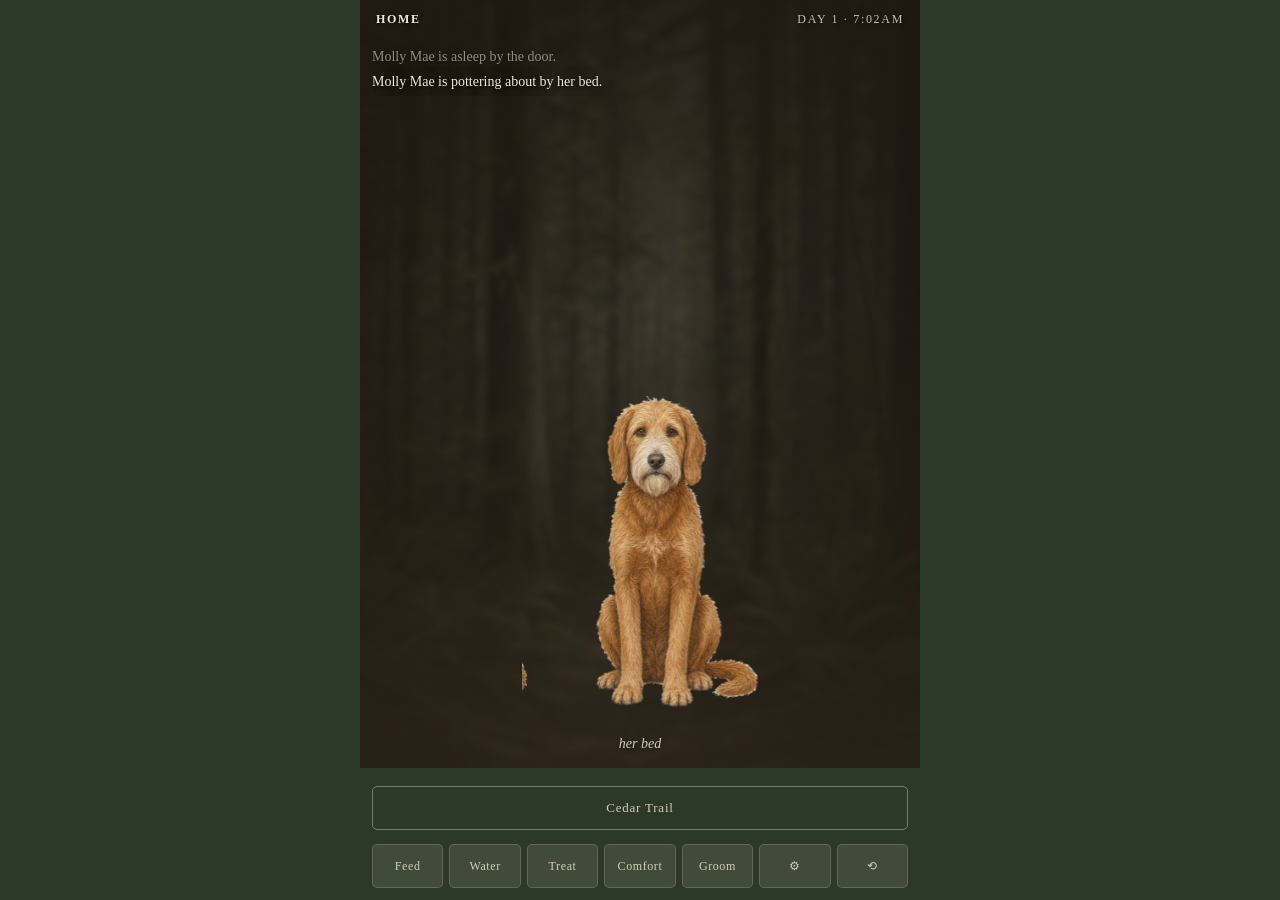
==== index.html @ 08dd3521 "animation" ====
<!doctype html>
<html lang="en">
<head>
<meta charset="utf-8">
<meta name="viewport" content="width=device-width, initial-scale=1, viewport-fit=cover">
<meta name="theme-color" content="#2C3927">
<title>Mighty Miss Molly Mae</title>
<link rel="stylesheet" href="css/tokens.css">
<link rel="stylesheet" href="css/app.css">
</head>
<body>

<main id="app">

  <!-- World view: the overwhelming majority of the viewport (§15).
       Staged as a trail corridor seen from behind her (§15A). -->
  <div id="scene">
    <div id="backdrop"></div>
    <!-- Atmosphere sits directly on the backdrop. It must come BEFORE the
         scenery and the dog, or it paints over the entire world. -->
    <div id="scene-shade"></div>
    <div id="ground-wrap"><div id="ground"></div><div id="ground-fade"></div></div>
    <div id="corridor"></div>
    <div id="dog" role="img" aria-label="Molly Mae"><img id="dog-img" alt=""></div>

    <header id="status">
      <div id="place-name"></div>
      <div id="clock"></div>
    </header>

    <div id="read">
      <div id="spot-name"></div>
      <div id="signals"></div>
    </div>

    <div id="log" aria-live="polite"></div>
  </div>

  <!-- Contextual action bar (§14) -->
  <div id="bar">
    <p id="context-line"></p>
    <div id="actions"></div>
    <div id="travel"></div>
  </div>

  <!-- Care actions (§12). Only meaningful at home. -->
  <div id="care">
    <button data-care="feed">Feed</button>
    <button data-care="water">Water</button>
    <button data-care="treat">Treat</button>
    <button data-care="comfort">Comfort</button>
    <button data-care="groom">Groom</button>
    <button id="toggle-debug" title="Dog inspector (d)">⚙</button>
    <button id="reset" title="Start over">⟲</button>
  </div>

</main>

<aside id="inspector" aria-label="Dog inspector"></aside>

<script type="module" src="js/app.js"></script>
</body>
</html>
---- css/tokens.css ----
/* Mighty Miss Molly Mae — design tokens
   Sampled from design/art-environment.png and design/art-character.png.
   Authoritative per PRD §16.1. Do not hand-tune; re-sample the PNGs. */

:root {
  /* Pacific Spirit Regional Park */
  --deep-forest-green: #2C3927;
  --fern-green:        #4B563A;
  --mossy-olive:       #6E6436;
  --cedar-brown:       #6D5338;
  --bark-gray:         #747165;
  --wet-earth:         #4E402F;
  --stone-gray:        #928A7E;
  --mist-light:        #D6CBBA;
  --sunlit-green:      #C4B487;

  /* Molly Mae */
  --molly-rust:        #7C4019;
  --molly-copper:      #925624;
  --molly-coat-mid:    #B47A44;
  --molly-coat-light:  #CCA477;
  --molly-cream:       #DAD0C2;
  --molly-warm-gray:   #9C8C7A;
  --molly-dark:        #4A3D32;

  /* ground */
  --paper:             #F0E9DF;
  --paper-warm:        #F1E8D7;

  /* semantic */
  --ink:               var(--deep-forest-green);
  --ink-soft:          var(--bark-gray);
  --rule:              #D8D0C0;
  --surface:           var(--paper);
}
---- css/app.css ----
/* Mighty Miss Molly Mae — app shell.
   Portrait-first, one-handed, 44px minimum targets (PRD §29).
   Palette comes entirely from css/tokens.css (§16.1). */

* { box-sizing: border-box; }

html, body {
  margin: 0; height: 100%; overflow: hidden;
  background: var(--deep-forest-green);
  color: var(--paper);
  font: 16px/1.5 ui-serif, Georgia, "Iowan Old Style", serif;
  -webkit-font-smoothing: antialiased;
  -webkit-tap-highlight-color: transparent;
}

#app {
  display: flex; flex-direction: column;
  height: 100%; max-width: 560px; margin: 0 auto;
  padding-bottom: env(safe-area-inset-bottom);
}

/* ------------------------------------------------------------ world view */

#scene {
  position: relative; flex: 1 1 auto; min-height: 0;
  background-size: cover; background-position: center;
  overflow: hidden;
}
#scene-shade {
  position: absolute; inset: 0;
  background: linear-gradient(rgba(20,26,16,.62), rgba(20,26,16,.22) 18%, transparent 34%);
  pointer-events: none;
}

/* The status line and log sit over the world. A pseudo-element scrim does not
   work here -- it lands inside the text's own stacking context and never
   reaches behind it. A gradient on the shade above, plus a heavier shadow on
   the glyphs themselves, keeps them readable over bright bark. */
#status, #log { position: absolute; z-index: 60; }
#status { text-shadow: 0 1px 3px rgba(10,14,8,.95), 0 0 12px rgba(10,14,8,.7); }
#log p { text-shadow: 0 1px 3px rgba(10,14,8,.95), 0 0 14px rgba(10,14,8,.8); }

/* Home, until it has its own art: dim, warm, and pulled back from the trees.
   The corridor and the moving ground are for trails -- indoors they are hidden,
   or she appears to be walking down a forest path inside the house. */
#scene.is-indoors #corridor,
#scene.is-indoors #ground-wrap { display: none; }
#scene.is-indoors #backdrop { filter: blur(3px) brightness(.55) saturate(.7); }
#scene.is-indoors #scene-shade {
  background:
    linear-gradient(rgba(30,24,16,.72), rgba(30,24,16,.55) 40%, rgba(44,36,24,.8)),
    radial-gradient(ellipse at 50% 55%, transparent 20%, rgba(20,16,10,.75) 85%);
}

#status {
  position: absolute; top: 0; left: 0; right: 0;
  display: flex; justify-content: space-between; align-items: baseline;
  padding: calc(10px + env(safe-area-inset-top)) 16px 10px;
  font-size: 12px; letter-spacing: .14em; text-transform: uppercase;
  text-shadow: 0 1px 4px rgba(0,0,0,.65);
}
#place-name { font-weight: 600; }
#clock { opacity: .8; }

/* Molly Mae. Body carries posture; the face carries the expressed state. */
/* Placed in pixels by the corridor's projection (see placeDog), so it can
   never disagree with the scenery about where the ground is. */
#dog { position: absolute; will-change: top, left, width; }
  #backdrop {
    position:absolute; inset:-6% -18%;
    background-size:cover;
    will-change:transform;
    /* Pushed back so it reads as distance rather than competing with the
       scenery in front of it. It is the canopy and the haze, not the scene. */
    /* Only the upper part of this plate is used now -- the canopy and the
       distant trunks. Its painted ground sits below the frame, replaced by the
       real ground plane. */
    background-position: center 8%;
    filter: blur(2.2px) brightness(1.08) saturate(.74) contrast(.94);
  }
  /* Scenery lives here, each item absolutely placed by the projection. */
  /*
   * The ground: a real 3D plane laid flat under the camera.
   *
   * This has to be its own element rather than part of the backdrop. When the
   * trail was painted into the backdrop, pushing the backdrop back optically --
   * which is what makes it read as distance -- blurred the ground she walks on
   * along with it. Separating them also means the ground can actually move,
   * which is most of what "travelling down a trail" means.
   *
   * The texture tiles vertically (tools/seamless.py), so scrolling
   * background-position-y is genuine forward travel with nothing to reset.
   */
  #ground-wrap {
    position:absolute; left:-70%; right:-70%; bottom:0;
    height:44%;                      /* top edge sits on the horizon */
    perspective:420px; perspective-origin:50% 0%;
    overflow:hidden;
  }
  /*
   * The plane is anchored at its TOP edge -- the horizon -- and tipped toward
   * the viewer. Two things have to hold or it collapses:
   *   - transform-origin at 50% 0%, so it hinges at the horizon
   *   - its depth must stay inside the perspective distance, or most of the
   *     plane ends up behind the camera and it foreshortens to a sliver
   */
  #ground {
    position:absolute; inset:0 0 auto 0; height:380px;
    transform-origin:50% 0%;
    transform:rotateX(72deg);
    background-image:url("../assets/scene/ground-trail.png");
    background-repeat:repeat;
    background-size:38% auto;
    will-change:background-position;
    /* Lifted to sit under the same canopy light as the backdrop -- the raw
       texture reads as a different, darker scene. */
    filter:brightness(1.5) saturate(.85) contrast(.92);
  }
  /* Fade the plane into the distance so it meets the backdrop rather than
     ending at a hard line. */
  /* Blend the far end of the plane into the backdrop. No fully opaque stop --
     that draws a hard bar across the frame instead of a horizon. */
  #ground-fade {
    position:absolute; inset:0; pointer-events:none;
    background:linear-gradient(to bottom,
      rgba(150,155,132,.98) 0%, rgba(140,146,124,.9) 5%, rgba(120,128,105,.62) 14%,
      rgba(100,110,88,.3) 28%, transparent 52%);
  }

  #corridor { position:absolute; inset:0; }
  .scatter { position:absolute; display:block; will-change:transform,width,top,left; }
  #dog img { width:100%; display:block; }

#read {
  position: absolute; left: 0; right: 0; bottom: 8px;
  padding: 0 16px; text-align: center;
  text-shadow: 0 1px 5px rgba(0,0,0,.7);
}
#spot-name { font-size: 14px; opacity: .85; font-style: italic; }
#signals { display: flex; flex-wrap: wrap; justify-content: center; gap: 6px; margin-top: 6px; }
#signals span {
  font-size: 11px; letter-spacing: .07em; text-transform: uppercase;
  background: rgba(240,233,223,.16); border: 1px solid rgba(240,233,223,.3);
  border-radius: 999px; padding: 3px 9px;
}

#log {
  position: absolute; left: 12px; right: 12px; top: 46px;
  max-height: 34%; overflow: hidden;
  font-size: 14px; text-shadow: 0 1px 5px rgba(0,0,0,.75);
}
#log p { margin: 0 0 4px; opacity: .55; }
#log p:last-child { opacity: 1; }
#log .tone-discovery { color: var(--sunlit-green); font-weight: 600; }
#log .tone-alarm     { color: #E8B98A; }
#log .tone-good      { color: var(--sunlit-green); }
#log .tone-player    { opacity: .7; font-style: italic; }

/* ------------------------------------------------------------ action bar */

#bar { background: var(--deep-forest-green); padding: 10px 12px 6px; flex: 0 0 auto; }

#context-line {
  margin: 0 0 8px; min-height: 0; height: 0; overflow: hidden;
  font-size: 14px; text-align: center; color: var(--mist-light);
  transition: height .2s ease;
}
#context-line.visible { height: auto; min-height: 20px; }

#actions { display: flex; gap: 8px; }
#actions.empty { display: none; }

.action {
  flex: 1; min-height: 52px; padding: 8px 6px;
  font: inherit; font-size: 15px;
  background: var(--paper); color: var(--deep-forest-green);
  border: none; border-radius: 5px; cursor: pointer;
  box-shadow: 0 2px 0 rgba(0,0,0,.25);
}
.action:active { transform: translateY(2px); box-shadow: none; }

#travel { display: flex; gap: 8px; margin-top: 8px; }
.travel-btn {
  flex: 1; min-height: 44px;
  font: inherit; font-size: 13px; letter-spacing: .06em;
  background: transparent; color: var(--mist-light);
  border: 1px solid rgba(214,203,186,.45); border-radius: 5px; cursor: pointer;
}
.travel-btn:active { background: rgba(214,203,186,.15); }

/* ---------------------------------------------------------------- care */

#care {
  display: flex; gap: 6px; padding: 8px 12px 12px;
  background: var(--deep-forest-green); flex: 0 0 auto;
}
#care button {
  flex: 1; min-height: 44px; padding: 6px 2px;
  font: inherit; font-size: 12px; letter-spacing: .05em;
  background: rgba(240,233,223,.10); color: var(--mist-light);
  border: 1px solid rgba(214,203,186,.22); border-radius: 5px; cursor: pointer;
}
#care button:active { background: rgba(240,233,223,.22); }
#toggle-debug, #reset { flex: 0 0 44px; font-size: 15px; }

/* ----------------------------------------------------------- inspector */

#inspector { display: none; }
body.debug #inspector {
  display: block;
  position: fixed; top: 0; right: 0; bottom: 0; width: min(400px, 92vw);
  overflow-y: auto; z-index: 20;
  background: #14180F; color: #D6CBBA;
  border-left: 1px solid var(--fern-green);
  padding: 14px 16px calc(20px + env(safe-area-inset-bottom));
  font: 12px/1.45 ui-monospace, SFMono-Regular, Menlo, monospace;
}
#inspector h3 { margin: 0 0 12px; font-size: 13px; letter-spacing: .1em; text-transform: uppercase; }
#inspector .hint { float: right; opacity: .5; font-weight: 400; text-transform: none; letter-spacing: 0; }
#inspector h4 {
  margin: 14px 0 6px; font-size: 10px; letter-spacing: .16em; text-transform: uppercase;
  color: var(--sunlit-green); border-bottom: 1px solid rgba(196,180,135,.2); padding-bottom: 3px;
}
#inspector .row { display: flex; justify-content: space-between; gap: 8px; padding: 1px 0; }
#inspector .row span { opacity: .65; }
#inspector .note { opacity: .6; margin: 5px 0; font-size: 11px; line-height: 1.4; }

.bar-row { display: grid; grid-template-columns: 84px 1fr 42px; gap: 6px; align-items: center; padding: 1px 0; }
.bar-row span { opacity: .65; overflow: hidden; text-overflow: ellipsis; }
.bar-row b { text-align: right; font-weight: 400; }
.bar { height: 6px; background: rgba(214,203,186,.14); border-radius: 3px; overflow: hidden; }
.bar i { display: block; height: 100%; background: var(--sunlit-green); }
.bar i.neg { background: #C97B5A; }

table.trace { width: 100%; border-collapse: collapse; font-size: 10px; }
table.trace th { text-align: left; opacity: .5; font-weight: 400; padding: 2px 3px; }
table.trace td { padding: 2px 3px; border-top: 1px solid rgba(214,203,186,.08); }
table.trace td.num { text-align: right; opacity: .75; }
table.trace tr.shortlisted td { color: var(--mist-light); }
table.trace tr.chosen td { color: var(--sunlit-green); font-weight: 600; }

/* ------------------------------------------------------- accessibility */

@media (prefers-reduced-motion: reduce) {
  * { transition: none !important; }
  /* The rig keeps breathing -- it is slow, and stillness would read as a bug --
     but app.js damps the motion amplitude. See Rig.update. */
}
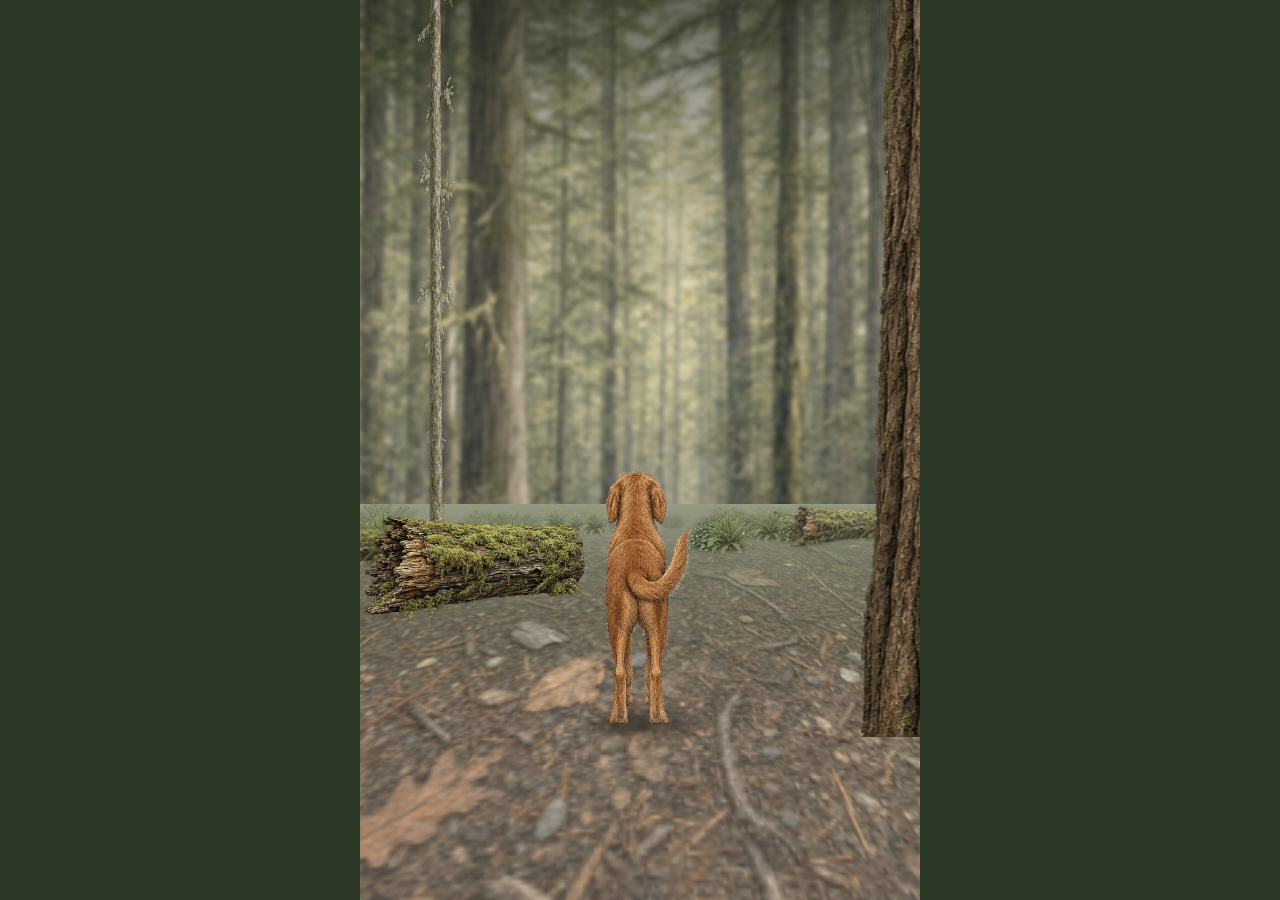
==== commit 0e8ea187: "started game" ====
--- a/index.html
+++ b/index.html
@@ -14,44 +14,25 @@
 
   <!-- World view: the overwhelming majority of the viewport (§15).
        Staged as a trail corridor seen from behind her (§15A). -->
-  <div id="scene">
+  <div id="scene" tabindex="0">
     <div id="backdrop"></div>
     <!-- Atmosphere sits directly on the backdrop. It must come BEFORE the
          scenery and the dog, or it paints over the entire world. -->
     <div id="scene-shade"></div>
     <div id="ground-wrap"><div id="ground"></div><div id="ground-fade"></div></div>
     <div id="corridor"></div>
-    <div id="dog" role="img" aria-label="Molly Mae"><img id="dog-img" alt=""></div>
+    <div id="shadow"></div>
+    <div id="dog" role="img" aria-label="Molly Mae"></div>
 
-    <header id="status">
-      <div id="place-name"></div>
-      <div id="clock"></div>
-    </header>
-
-    <div id="read">
-      <div id="spot-name"></div>
-      <div id="signals"></div>
-    </div>
-
-    <div id="log" aria-live="polite"></div>
+    <!-- Gesture feedback: a mark where you touched, never a word. -->
+    <div id="gesture-ink"></div>
   </div>
 
-  <!-- Contextual action bar (§14) -->
-  <div id="bar">
-    <p id="context-line"></p>
-    <div id="actions"></div>
-    <div id="travel"></div>
-  </div>
-
-  <!-- Care actions (§12). Only meaningful at home. -->
-  <div id="care">
-    <button data-care="feed">Feed</button>
-    <button data-care="water">Water</button>
-    <button data-care="treat">Treat</button>
-    <button data-care="comfort">Comfort</button>
-    <button data-care="groom">Groom</button>
+  <!-- Development only: the dog inspector (§37) and a reset that forgets her.
+       Neither belongs in the shipped game; ?dev=1 or the `d` key shows them. -->
+  <div id="corner" hidden>
     <button id="toggle-debug" title="Dog inspector (d)">⚙</button>
-    <button id="reset" title="Start over">⟲</button>
+    <button id="reset" title="Forget her and start over">⟲</button>
   </div>
 
 </main>
--- a/css/app.css
+++ b/css/app.css
@@ -13,16 +13,13 @@
   -webkit-tap-highlight-color: transparent;
 }
 
-#app {
-  display: flex; flex-direction: column;
-  height: 100%; max-width: 560px; margin: 0 auto;
-  padding-bottom: env(safe-area-inset-bottom);
-}
+/* The world is the whole screen now -- nothing takes a slice of it. */
+#app { position: relative; height: 100%; max-width: 560px; margin: 0 auto; }
 
 /* ------------------------------------------------------------ world view */
 
 #scene {
-  position: relative; flex: 1 1 auto; min-height: 0;
+  position: absolute; inset: 0;
   background-size: cover; background-position: center;
   overflow: hidden;
 }
@@ -37,147 +34,97 @@
    reaches behind it. A gradient on the shade above, plus a heavier shadow on
    the glyphs themselves, keeps them readable over bright bark. */
 #status, #log { position: absolute; z-index: 60; }
-#status { text-shadow: 0 1px 3px rgba(10,14,8,.95), 0 0 12px rgba(10,14,8,.7); }
-#log p { text-shadow: 0 1px 3px rgba(10,14,8,.95), 0 0 14px rgba(10,14,8,.8); }
+/* --------------------------------------------------------- scene layers */
 
-/* Home, until it has its own art: dim, warm, and pulled back from the trees.
-   The corridor and the moving ground are for trails -- indoors they are hidden,
-   or she appears to be walking down a forest path inside the house. */
-#scene.is-indoors #corridor,
-#scene.is-indoors #ground-wrap { display: none; }
-#scene.is-indoors #backdrop { filter: blur(3px) brightness(.55) saturate(.7); }
-#scene.is-indoors #scene-shade {
-  background:
-    linear-gradient(rgba(30,24,16,.72), rgba(30,24,16,.55) 40%, rgba(44,36,24,.8)),
-    radial-gradient(ellipse at 50% 55%, transparent 20%, rgba(20,16,10,.75) 85%);
+/* The distant canopy. Static: walking a few metres does not change it. */
+#backdrop {
+  position: absolute; inset: -6% -18%;
+  background-size: cover; background-position: center 8%;
+  will-change: transform;
+  filter: blur(2.2px) brightness(1.08) saturate(.74) contrast(.94);
 }
 
-#status {
-  position: absolute; top: 0; left: 0; right: 0;
-  display: flex; justify-content: space-between; align-items: baseline;
-  padding: calc(10px + env(safe-area-inset-top)) 16px 10px;
-  font-size: 12px; letter-spacing: .14em; text-transform: uppercase;
-  text-shadow: 0 1px 4px rgba(0,0,0,.65);
+/* The ground is a real 3D plane hinged at the horizon. It must be its own
+   element: when the trail was painted into the backdrop, pushing the backdrop
+   back optically -- which is what makes it read as distance -- blurred the
+   ground she walks on along with it. */
+#ground-wrap {
+  position: absolute; left: -70%; right: -70%; bottom: 0;
+  height: 44%;
+  perspective: 420px; perspective-origin: 50% 0%;
+  overflow: hidden;
 }
-#place-name { font-weight: 600; }
-#clock { opacity: .8; }
-
-/* Molly Mae. Body carries posture; the face carries the expressed state. */
-/* Placed in pixels by the corridor's projection (see placeDog), so it can
-   never disagree with the scenery about where the ground is. */
-#dog { position: absolute; will-change: top, left, width; }
-  #backdrop {
-    position:absolute; inset:-6% -18%;
-    background-size:cover;
-    will-change:transform;
-    /* Pushed back so it reads as distance rather than competing with the
-       scenery in front of it. It is the canopy and the haze, not the scene. */
-    /* Only the upper part of this plate is used now -- the canopy and the
-       distant trunks. Its painted ground sits below the frame, replaced by the
-       real ground plane. */
-    background-position: center 8%;
-    filter: blur(2.2px) brightness(1.08) saturate(.74) contrast(.94);
-  }
-  /* Scenery lives here, each item absolutely placed by the projection. */
-  /*
-   * The ground: a real 3D plane laid flat under the camera.
-   *
-   * This has to be its own element rather than part of the backdrop. When the
-   * trail was painted into the backdrop, pushing the backdrop back optically --
-   * which is what makes it read as distance -- blurred the ground she walks on
-   * along with it. Separating them also means the ground can actually move,
-   * which is most of what "travelling down a trail" means.
-   *
-   * The texture tiles vertically (tools/seamless.py), so scrolling
-   * background-position-y is genuine forward travel with nothing to reset.
-   */
-  #ground-wrap {
-    position:absolute; left:-70%; right:-70%; bottom:0;
-    height:44%;                      /* top edge sits on the horizon */
-    perspective:420px; perspective-origin:50% 0%;
-    overflow:hidden;
-  }
-  /*
-   * The plane is anchored at its TOP edge -- the horizon -- and tipped toward
-   * the viewer. Two things have to hold or it collapses:
-   *   - transform-origin at 50% 0%, so it hinges at the horizon
-   *   - its depth must stay inside the perspective distance, or most of the
-   *     plane ends up behind the camera and it foreshortens to a sliver
-   */
-  #ground {
-    position:absolute; inset:0 0 auto 0; height:380px;
-    transform-origin:50% 0%;
-    transform:rotateX(72deg);
-    background-image:url("../assets/scene/ground-trail.png");
-    background-repeat:repeat;
-    background-size:38% auto;
-    will-change:background-position;
-    /* Lifted to sit under the same canopy light as the backdrop -- the raw
-       texture reads as a different, darker scene. */
-    filter:brightness(1.5) saturate(.85) contrast(.92);
-  }
-  /* Fade the plane into the distance so it meets the backdrop rather than
-     ending at a hard line. */
-  /* Blend the far end of the plane into the backdrop. No fully opaque stop --
-     that draws a hard bar across the frame instead of a horizon. */
-  #ground-fade {
-    position:absolute; inset:0; pointer-events:none;
-    background:linear-gradient(to bottom,
-      rgba(150,155,132,.98) 0%, rgba(140,146,124,.9) 5%, rgba(120,128,105,.62) 14%,
-      rgba(100,110,88,.3) 28%, transparent 52%);
-  }
-
-  #corridor { position:absolute; inset:0; }
-  .scatter { position:absolute; display:block; will-change:transform,width,top,left; }
-  #dog img { width:100%; display:block; }
-
-#read {
-  position: absolute; left: 0; right: 0; bottom: 8px;
-  padding: 0 16px; text-align: center;
-  text-shadow: 0 1px 5px rgba(0,0,0,.7);
+#ground {
+  position: absolute; inset: 0 0 auto 0; height: 380px;
+  transform-origin: 50% 0%;
+  transform: rotateX(72deg);
+  background-image: url("../assets/scene/ground-trail.png");
+  background-repeat: repeat;
+  background-size: 38% auto;
+  will-change: background-position;
+  filter: brightness(1.5) saturate(.85) contrast(.92);
 }
-#spot-name { font-size: 14px; opacity: .85; font-style: italic; }
-#signals { display: flex; flex-wrap: wrap; justify-content: center; gap: 6px; margin-top: 6px; }
-#signals span {
-  font-size: 11px; letter-spacing: .07em; text-transform: uppercase;
-  background: rgba(240,233,223,.16); border: 1px solid rgba(240,233,223,.3);
-  border-radius: 999px; padding: 3px 9px;
+#ground-fade {
+  position: absolute; inset: 0; pointer-events: none;
+  background: linear-gradient(to bottom,
+    rgba(150,155,132,.98) 0%, rgba(140,146,124,.9) 5%, rgba(120,128,105,.62) 14%,
+    rgba(100,110,88,.3) 28%, transparent 52%);
 }
 
-#log {
-  position: absolute; left: 12px; right: 12px; top: 46px;
-  max-height: 34%; overflow: hidden;
-  font-size: 14px; text-shadow: 0 1px 5px rgba(0,0,0,.75);
+/* Scenery lives here, each item placed by the corridor's projection. */
+#corridor { position: absolute; inset: 0; }
+.scatter { position: absolute; display: block; will-change: transform, width, top, left; }
+
+#dog { position: absolute; will-change: top, left, width; }
+#dog img { position: absolute; inset: 0; width: 100%; height: 100%; display: block; }
+
+/* The shadow belongs to the trail, not to her sprite: parented to the dog it
+   depends on the canvas padding and the current frame's footing, and drifts
+   off her feet. */
+#shadow {
+  position: absolute; transform: translate(-50%, -50%); pointer-events: none;
+  background: radial-gradient(ellipse at center, rgba(20,16,10,.55) 0%,
+                              rgba(20,16,10,.24) 48%, transparent 72%);
+  filter: blur(2px);
 }
-#log p { margin: 0 0 4px; opacity: .55; }
-#log p:last-child { opacity: 1; }
-#log .tone-discovery { color: var(--sunlit-green); font-weight: 600; }
-#log .tone-alarm     { color: #E8B98A; }
-#log .tone-good      { color: var(--sunlit-green); }
-#log .tone-player    { opacity: .7; font-style: italic; }
+
+/* Gesture feedback: a mark where you touched, and nothing else. */
+#gesture-ink { position:absolute; inset:0; pointer-events:none; z-index:70; }
+.ink {
+  position:absolute; width:0; height:0;
+  border:2px solid rgba(240,233,223,.9); border-radius:50%;
+  transform:translate(-50%,-50%);
+  animation:ink-out .65s ease-out forwards;
+}
+.ink-recall { border-color:rgba(214,203,186,.95); }
+.ink-sendon { border-color:rgba(196,180,135,.95); }
+.ink-hold   { border-color:rgba(240,233,223,.75); animation-duration:.9s; }
+@keyframes ink-out {
+  0%   { width:8px;  height:8px;  opacity:.95; }
+  100% { width:96px; height:96px; opacity:0; }
+}
 
 /* ------------------------------------------------------------ action bar */
 
-#bar { background: var(--deep-forest-green); padding: 10px 12px 6px; flex: 0 0 auto; }
-
-#context-line {
-  margin: 0 0 8px; min-height: 0; height: 0; overflow: hidden;
-  font-size: 14px; text-align: center; color: var(--mist-light);
-  transition: height .2s ease;
+/* The bar floats over the scene rather than taking a slice of it, and it
+   disappears entirely when there is nothing to decide. */
+#bar {
+  position: absolute; left: 0; right: 0; bottom: calc(14px + env(safe-area-inset-bottom));
+  padding: 0 14px; z-index: 65; pointer-events: none;
 }
-#context-line.visible { height: auto; min-height: 20px; }
-
-#actions { display: flex; gap: 8px; }
+#actions { display: flex; gap: 8px; justify-content: center; }
 #actions.empty { display: none; }
 
 .action {
-  flex: 1; min-height: 52px; padding: 8px 6px;
-  font: inherit; font-size: 15px;
-  background: var(--paper); color: var(--deep-forest-green);
-  border: none; border-radius: 5px; cursor: pointer;
-  box-shadow: 0 2px 0 rgba(0,0,0,.25);
+  pointer-events: auto;
+  min-height: 46px; padding: 10px 16px;
+  font: inherit; font-size: 14px; letter-spacing: .02em;
+  background: rgba(240,233,223,.92); color: var(--deep-forest-green);
+  border: none; border-radius: 24px; cursor: pointer;
+  box-shadow: 0 3px 10px rgba(0,0,0,.35);
+  backdrop-filter: blur(3px);
 }
-.action:active { transform: translateY(2px); box-shadow: none; }
+.action:active { transform: translateY(1px); }
 
 #travel { display: flex; gap: 8px; margin-top: 8px; }
 .travel-btn {
@@ -188,20 +135,19 @@
 }
 .travel-btn:active { background: rgba(214,203,186,.15); }
 
-/* ---------------------------------------------------------------- care */
-
-#care {
-  display: flex; gap: 6px; padding: 8px 12px 12px;
-  background: var(--deep-forest-green); flex: 0 0 auto;
+/* Dev controls only, tucked out of the way. */
+#corner {
+  position: absolute; right: 8px; top: calc(8px + env(safe-area-inset-top));
+  display: flex; gap: 6px; z-index: 66;
 }
-#care button {
-  flex: 1; min-height: 44px; padding: 6px 2px;
-  font: inherit; font-size: 12px; letter-spacing: .05em;
-  background: rgba(240,233,223,.10); color: var(--mist-light);
-  border: 1px solid rgba(214,203,186,.22); border-radius: 5px; cursor: pointer;
+/* An id selector setting `display` beats the browser's `[hidden]` rule, so the
+   attribute silently does nothing without this. */
+#corner[hidden] { display: none; }
+#corner button {
+  width: 34px; height: 34px; font-size: 14px;
+  background: rgba(20,26,16,.35); color: rgba(240,233,223,.6);
+  border: 1px solid rgba(240,233,223,.18); border-radius: 50%; cursor: pointer;
 }
-#care button:active { background: rgba(240,233,223,.22); }
-#toggle-debug, #reset { flex: 0 0 44px; font-size: 15px; }
 
 /* ----------------------------------------------------------- inspector */
 
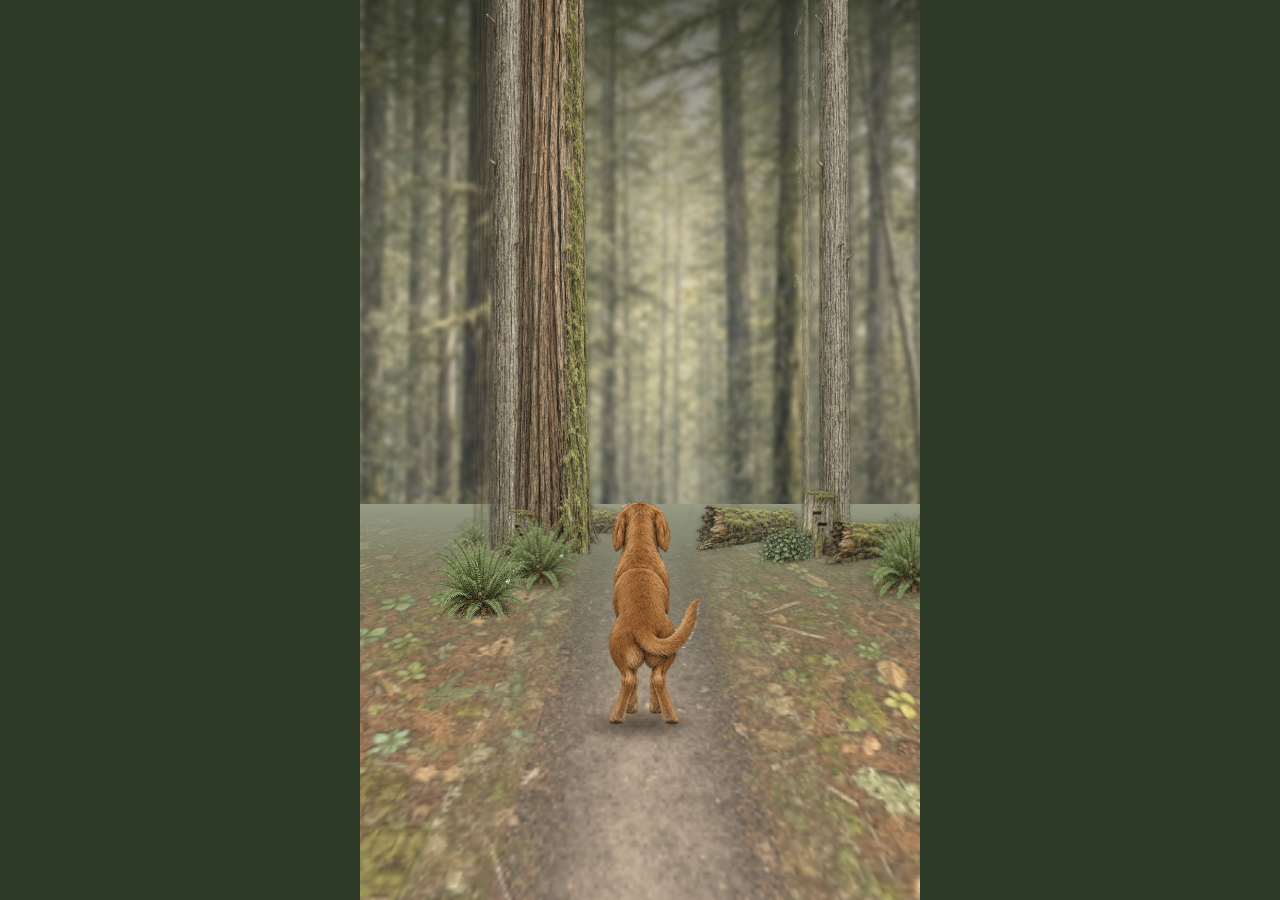
==== commit d19de029: "simplify to straight forest run" ====
--- a/index.html
+++ b/index.html
@@ -7,6 +7,7 @@
 <title>Mighty Miss Molly Mae</title>
 <link rel="stylesheet" href="css/tokens.css">
 <link rel="stylesheet" href="css/app.css">
+  <link rel="icon" href="data:image/svg+xml,%3Csvg xmlns=%27http://www.w3.org/2000/svg%27 viewBox=%270 0 32 32%27%3E%3Ctext y=%2726%27 font-size=%2726%27%3E%F0%9F%90%95%3C/text%3E%3C/svg%3E">
 </head>
 <body>
 
--- a/css/app.css
+++ b/css/app.css
@@ -58,9 +58,12 @@
   position: absolute; inset: 0 0 auto 0; height: 380px;
   transform-origin: 50% 0%;
   transform: rotateX(72deg);
-  background-image: url("../assets/scene/ground-trail.png");
-  background-repeat: repeat;
-  background-size: 38% auto;
+  /*
+   * No background here on purpose. app.js sets the ground layers per place --
+   * a forest-floor surface plus, where the place has one, a worn path over it.
+   * A default here is a file reference that silently rots the next time the
+   * texture set changes, which is exactly what happened.
+   */
   will-change: background-position;
   filter: brightness(1.5) saturate(.85) contrast(.92);
 }
@@ -73,7 +76,10 @@
 
 /* Scenery lives here, each item placed by the corridor's projection. */
 #corridor { position: absolute; inset: 0; }
-.scatter { position: absolute; display: block; will-change: transform, width, top, left; }
+/* Scatter sprites are positioned in pixels every frame by the corridor. They
+   start hidden (see corridor.js) so an undecoded image never paints at its
+   natural size before it is placed. */
+.scatter { position: absolute; will-change: transform, width, top, left; }
 
 #dog { position: absolute; will-change: top, left, width; }
 #dog img { position: absolute; inset: 0; width: 100%; height: 100%; display: block; }
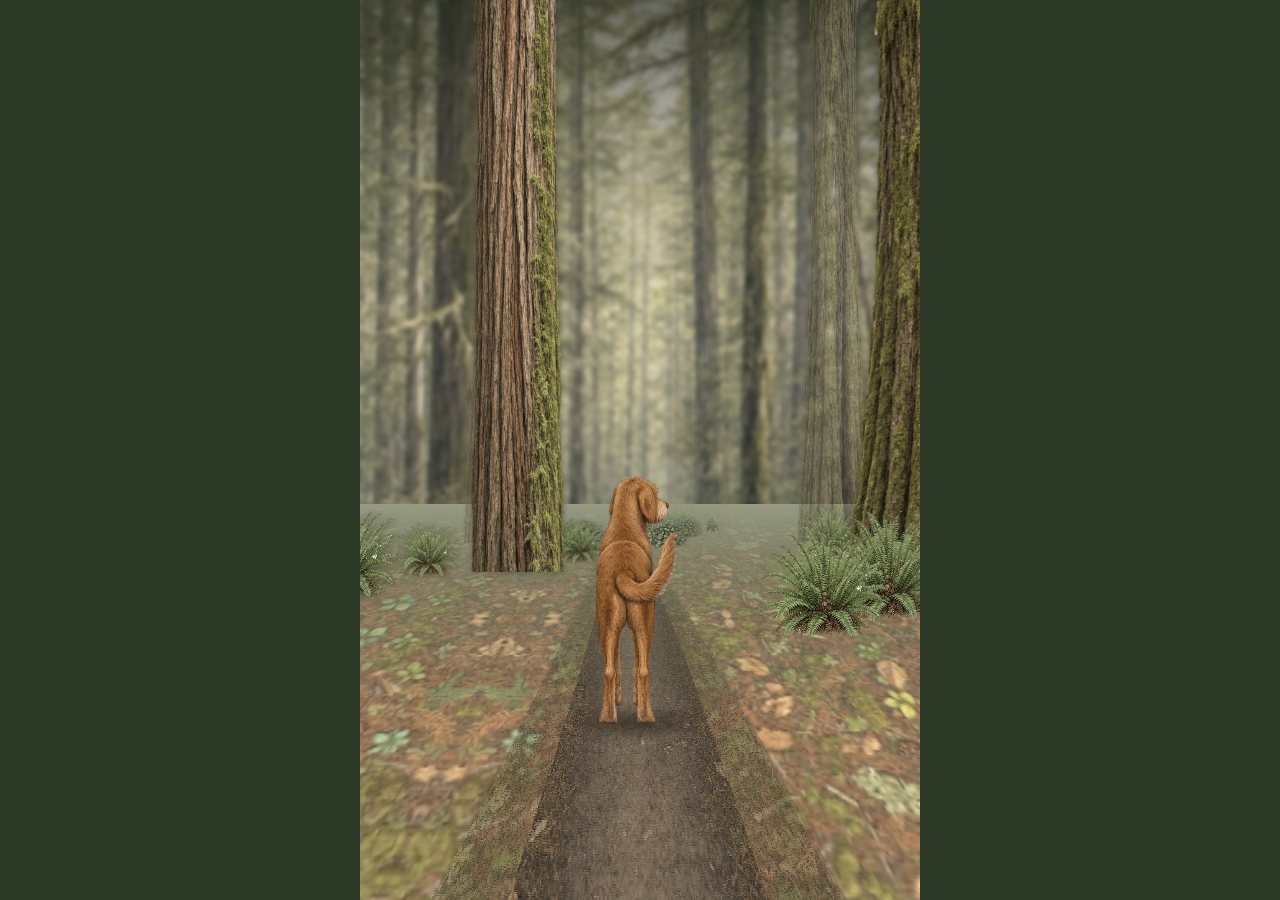
==== commit 461e8b28: "added curves/turns" ====
--- a/index.html
+++ b/index.html
@@ -20,7 +20,7 @@
     <!-- Atmosphere sits directly on the backdrop. It must come BEFORE the
          scenery and the dog, or it paints over the entire world. -->
     <div id="scene-shade"></div>
-    <div id="ground-wrap"><div id="ground"></div><div id="ground-fade"></div></div>
+    <div id="ground-wrap"><div id="ground"></div><canvas id="path"></canvas><div id="ground-fade"></div></div>
     <div id="corridor"></div>
     <div id="shadow"></div>
     <div id="dog" role="img" aria-label="Molly Mae"></div>
--- a/css/app.css
+++ b/css/app.css
@@ -67,6 +67,14 @@
   will-change: background-position;
   filter: brightness(1.5) saturate(.85) contrast(.92);
 }
+/* The worn path. Drawn in screen space by trailpath.js rather than as a layer
+   on #ground -- see that file for why the 3D plane cannot carry a curve. It
+   fills the wrap, whose top edge is the horizon, so no transform is wanted. */
+#path {
+  position: absolute; inset: 0;
+  width: 100%; height: 100%;
+  pointer-events: none;
+}
 #ground-fade {
   position: absolute; inset: 0; pointer-events: none;
   background: linear-gradient(to bottom,
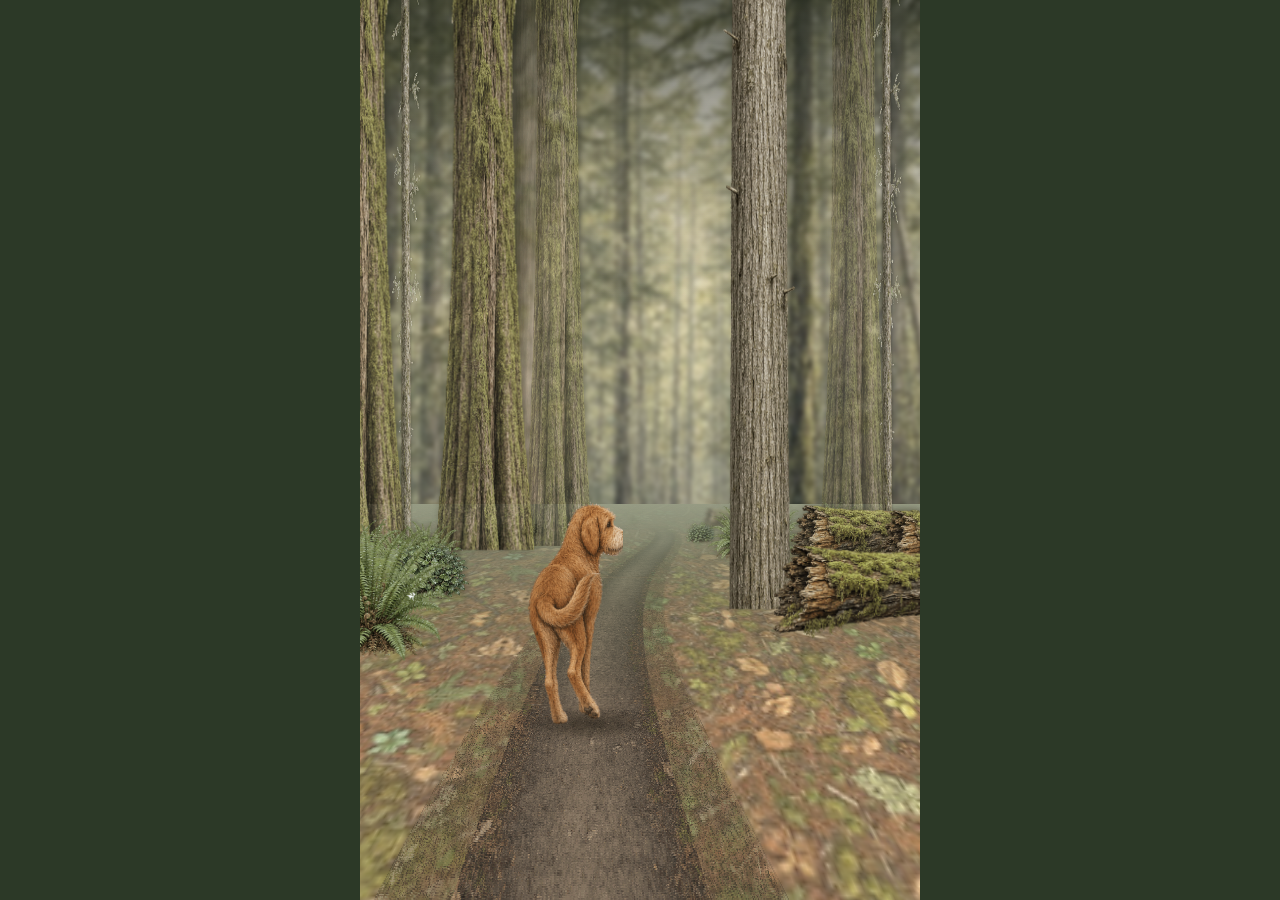
==== commit 4b720bf1: "trail branches/forks" ====
--- a/index.html
+++ b/index.html
@@ -11,7 +11,11 @@
 </head>
 <body>
 
-<main id="app">
+<!-- Shown until every asset is in. Wordless, like the rest of the game: a
+     bar that fills, on the colour the forest opens onto. -->
+<div id="loading"><div id="loading-bar"></div></div>
+
+<main id="app" hidden>
 
   <!-- World view: the overwhelming majority of the viewport (§15).
        Staged as a trail corridor seen from behind her (§15A). -->
--- a/css/app.css
+++ b/css/app.css
@@ -206,3 +206,29 @@
   /* The rig keeps breathing -- it is slow, and stillness would read as a bug --
      but app.js damps the motion amplitude. See Rig.update. */
 }
+
+/* ---------------------------------------------------------------- loading */
+/* The scene is not shown until it is whole. Everything below is the only thing
+   on screen until then, so it carries the whole first impression: no spinner,
+   no percentage, no word -- the same restraint as the rest of the interface. */
+#loading {
+  position: fixed; inset: 0; z-index: 9000;
+  display: flex; align-items: flex-end; justify-content: center;
+  background: #2C3927;
+  transition: opacity .45s ease;
+}
+#loading.done { opacity: 0; pointer-events: none; }
+#loading-bar {
+  width: 38%; max-width: 220px; height: 2px; margin-bottom: 22vh;
+  background: rgba(214, 222, 198, .16);
+  position: relative; overflow: hidden; border-radius: 2px;
+}
+#loading-bar::after {
+  content: ""; position: absolute; inset: 0 auto 0 0;
+  width: var(--progress, 0%);
+  background: rgba(214, 222, 198, .62);
+  transition: width .25s ease;
+}
+@media (prefers-reduced-motion: reduce) {
+  #loading, #loading-bar::after { transition: none; }
+}
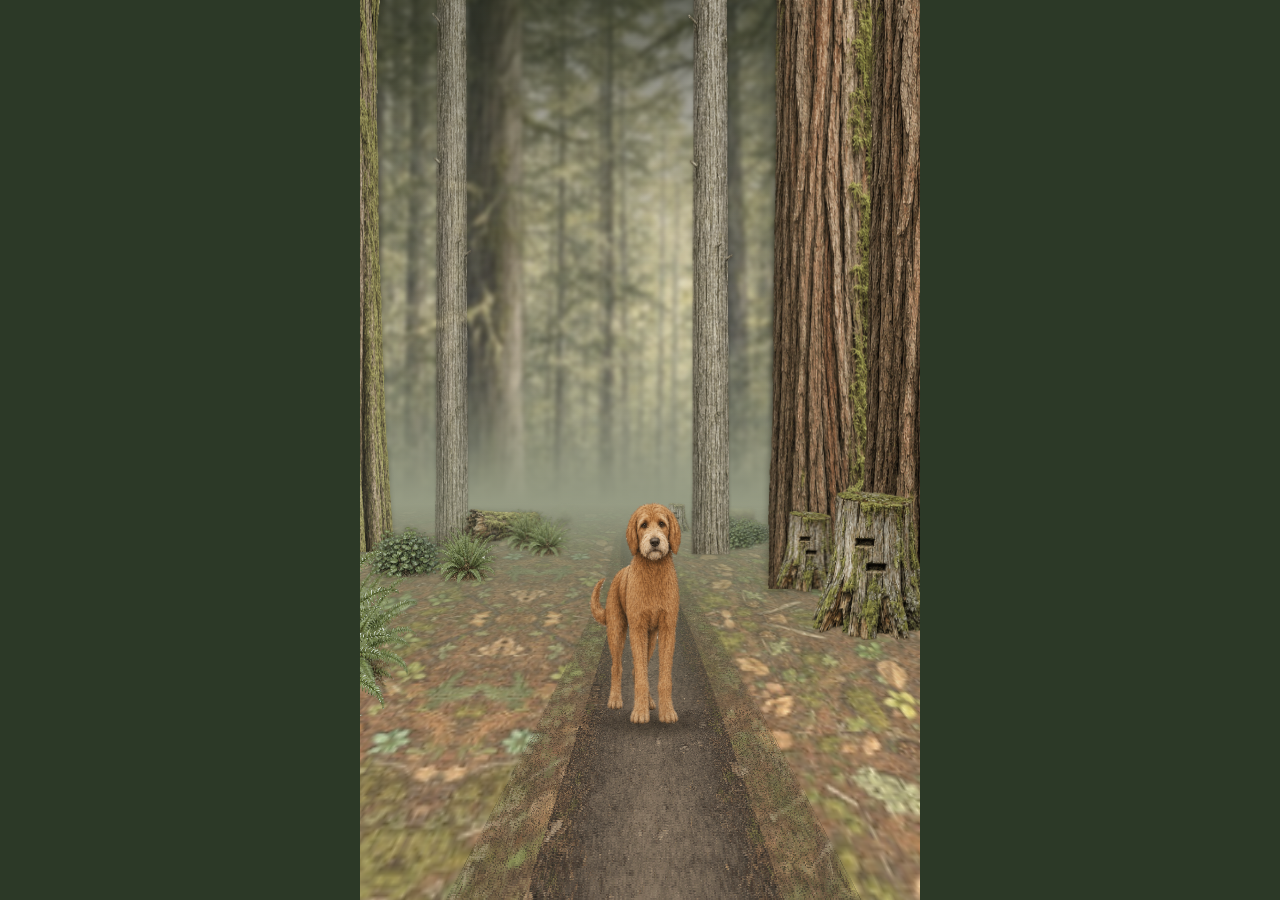
==== commit a2255723: "sound fx" ====
--- a/index.html
+++ b/index.html
@@ -24,6 +24,9 @@
     <!-- Atmosphere sits directly on the backdrop. It must come BEFORE the
          scenery and the dog, or it paints over the entire world. -->
     <div id="scene-shade"></div>
+    <!-- Atmospheric haze at the tree line. Must come before the ground so the
+         scenery still paints over it; see the stylesheet for why it exists. -->
+    <div id="horizon"></div>
     <div id="ground-wrap"><div id="ground"></div><canvas id="path"></canvas><div id="ground-fade"></div></div>
     <div id="corridor"></div>
     <div id="shadow"></div>
--- a/css/app.css
+++ b/css/app.css
@@ -42,6 +42,36 @@
   background-size: cover; background-position: center 8%;
   will-change: transform;
   filter: blur(2.2px) brightness(1.08) saturate(.74) contrast(.94);
+}
+
+/*
+ * Haze at the tree line.
+ *
+ * The ground plane is finite and its top edge lands on the horizon, where
+ * #ground-fade opens at rgba(150,155,132,.98) -- a near-opaque slab. Directly
+ * above it was the backdrop at a quite different colour, so the two met in a
+ * hard horizontal step right across the frame at 56% height.
+ *
+ * This carries the same haze upward INTO the backdrop, ending at exactly the
+ * value #ground-fade begins with. Both reach full opacity AT the join and fade
+ * away from it in each direction: at 98% alpha two per cent of the difference
+ * between backdrop and ground still shows through, which is all a hard edge
+ * needs. At 100% there is nothing left to see there -- and what replaces it is the thing
+ * that was missing anyway: distance turning the far trees to mist.
+ *
+ * Its bottom is pinned to 44%, the ground wrap's height, so it tracks the
+ * horizon rather than being positioned to match it by hand.
+ */
+#horizon {
+  position: absolute; left: 0; right: 0; bottom: 44%;
+  height: 21%;
+  pointer-events: none;
+  background: linear-gradient(to bottom,
+    rgba(150,155,132,0) 0%,
+    rgba(150,155,132,.14) 32%,
+    rgba(150,155,132,.44) 60%,
+    rgba(150,155,132,.80) 83%,
+    rgba(150,155,132,1) 100%);
 }
 
 /* The ground is a real 3D plane hinged at the horizon. It must be its own
@@ -78,7 +108,7 @@
 #ground-fade {
   position: absolute; inset: 0; pointer-events: none;
   background: linear-gradient(to bottom,
-    rgba(150,155,132,.98) 0%, rgba(140,146,124,.9) 5%, rgba(120,128,105,.62) 14%,
+    rgba(150,155,132,1) 0%, rgba(140,146,124,.9) 5%, rgba(120,128,105,.62) 14%,
     rgba(100,110,88,.3) 28%, transparent 52%);
 }
 
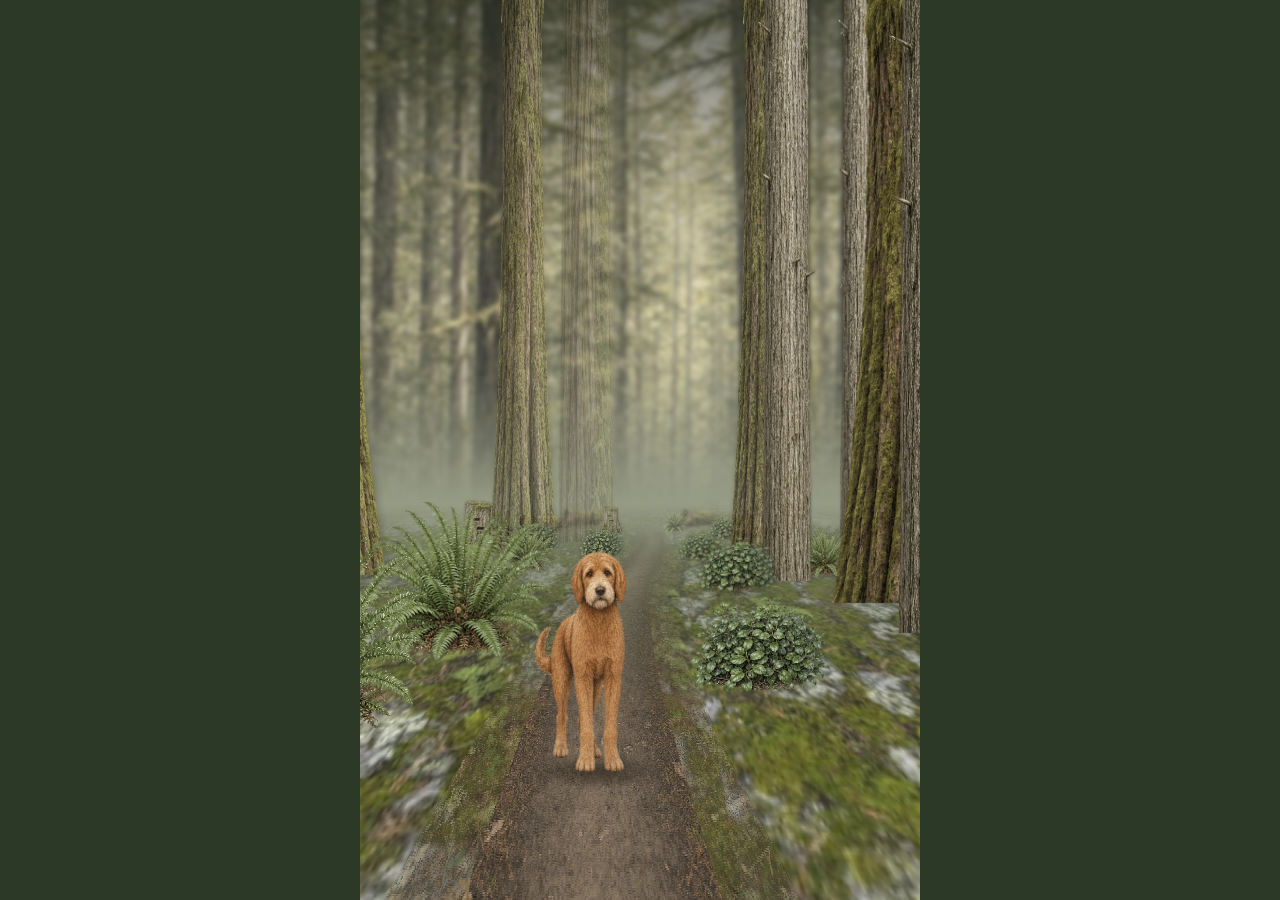
==== commit b9dfa8bc: "added regions" ====
--- a/index.html
+++ b/index.html
@@ -27,7 +27,7 @@
     <!-- Atmospheric haze at the tree line. Must come before the ground so the
          scenery still paints over it; see the stylesheet for why it exists. -->
     <div id="horizon"></div>
-    <div id="ground-wrap"><div id="ground"></div><canvas id="path"></canvas><div id="ground-fade"></div></div>
+    <div id="ground-wrap"><div id="ground"></div><div id="ground2"></div><canvas id="path"></canvas><div id="ground-fade"></div></div>
     <div id="corridor"></div>
     <div id="shadow"></div>
     <div id="dog" role="img" aria-label="Molly Mae"></div>
--- a/css/app.css
+++ b/css/app.css
@@ -84,7 +84,10 @@
   perspective: 420px; perspective-origin: 50% 0%;
   overflow: hidden;
 }
-#ground {
+/* Two planes, exactly superimposed. The second holds the region she is walking
+   INTO and its opacity is the blend -- a background-image layer cannot be faded
+   on its own, and one plane cannot show two grounds at once. */
+#ground, #ground2 {
   position: absolute; inset: 0 0 auto 0; height: 380px;
   transform-origin: 50% 0%;
   transform: rotateX(72deg);
@@ -94,9 +97,10 @@
    * A default here is a file reference that silently rots the next time the
    * texture set changes, which is exactly what happened.
    */
-  will-change: background-position;
+  will-change: background-position, opacity;
   filter: brightness(1.5) saturate(.85) contrast(.92);
 }
+#ground2 { opacity: 0; }
 /* The worn path. Drawn in screen space by trailpath.js rather than as a layer
    on #ground -- see that file for why the 3D plane cannot carry a curve. It
    fills the wrap, whose top edge is the horizon, so no transform is wanted. */
